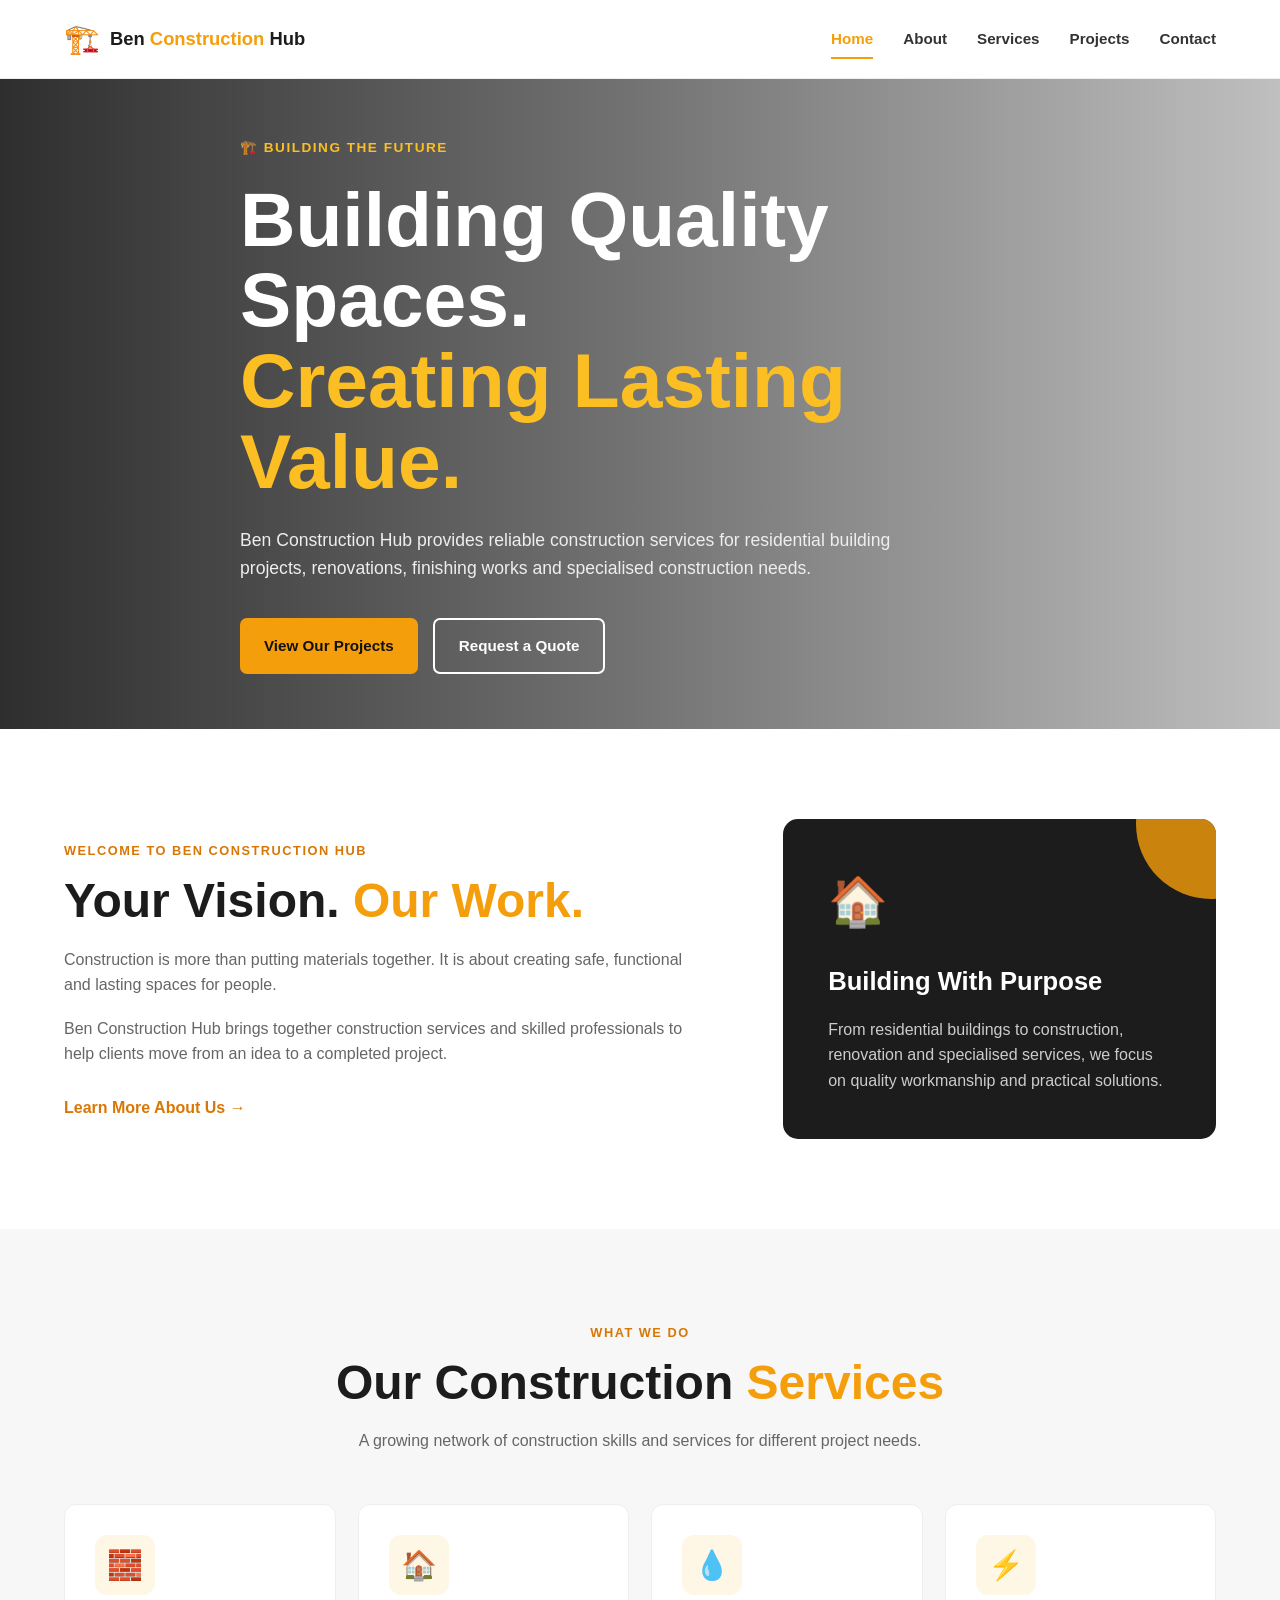
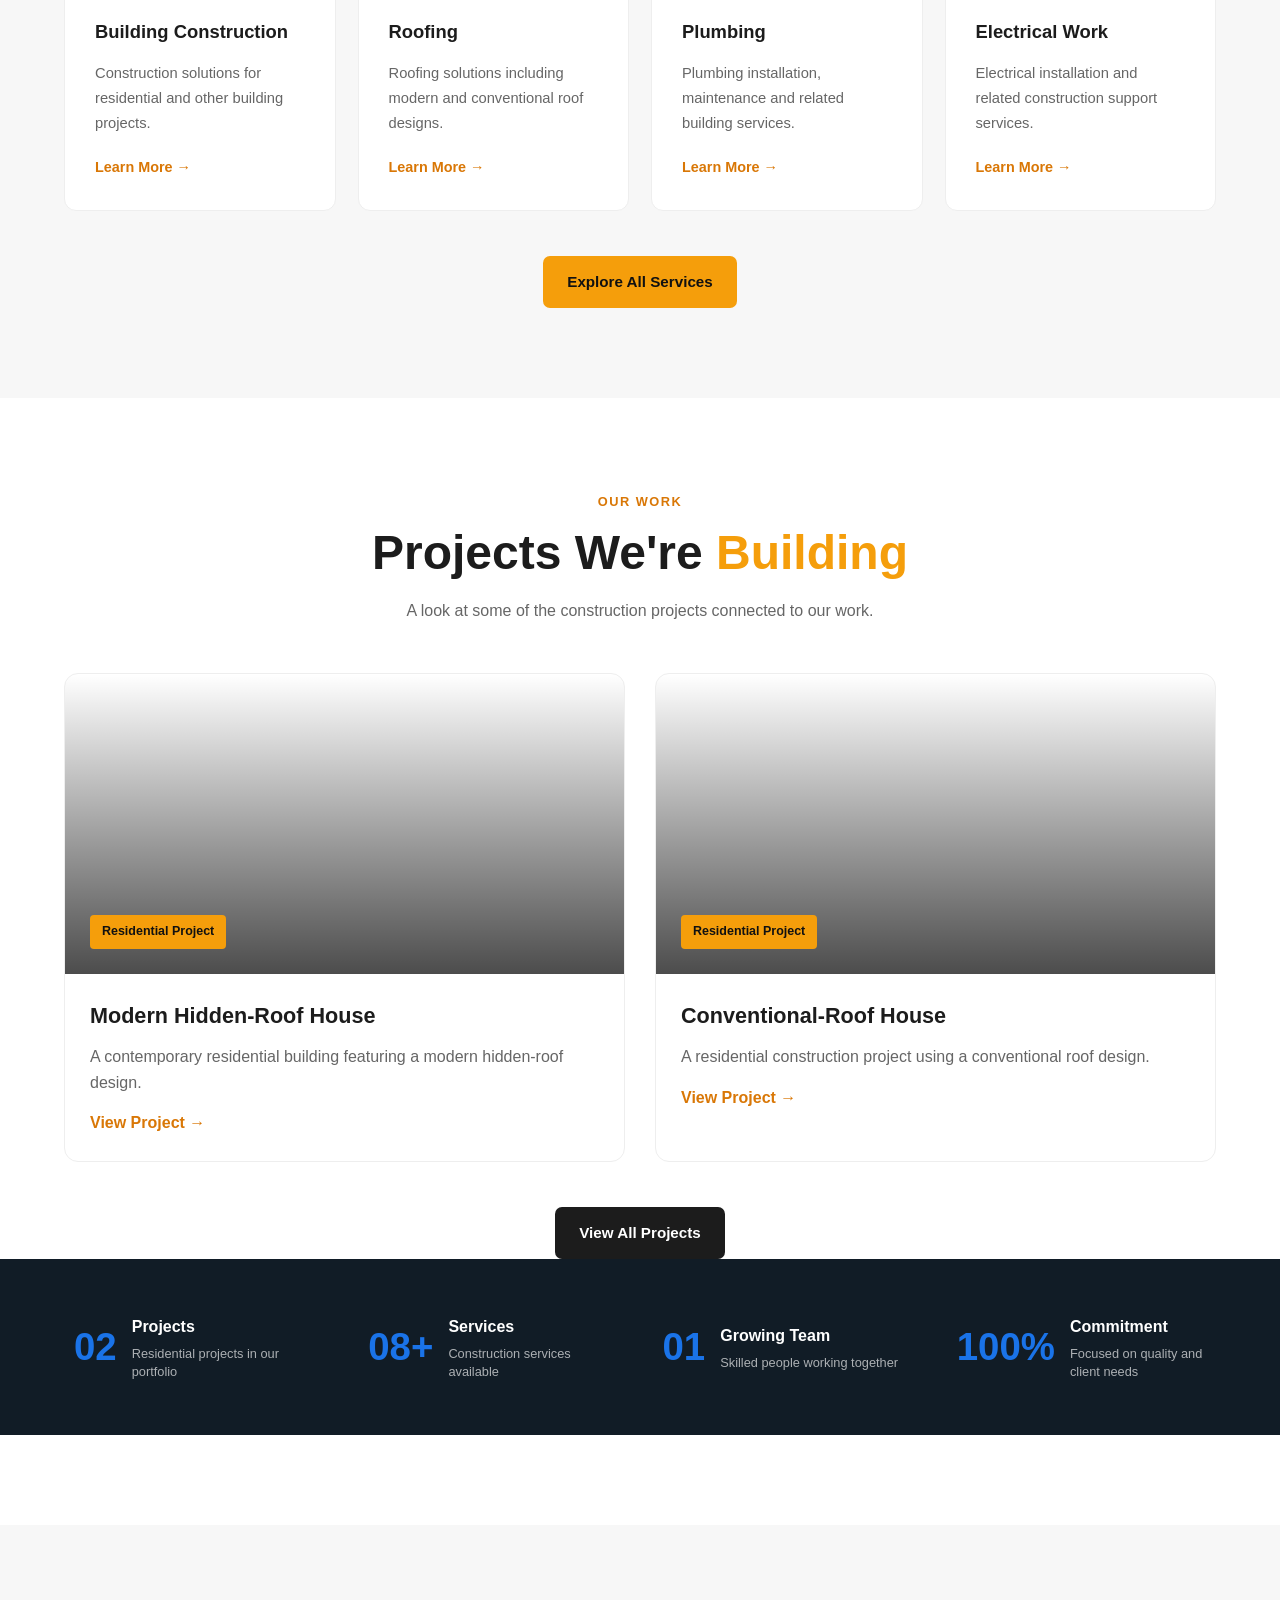
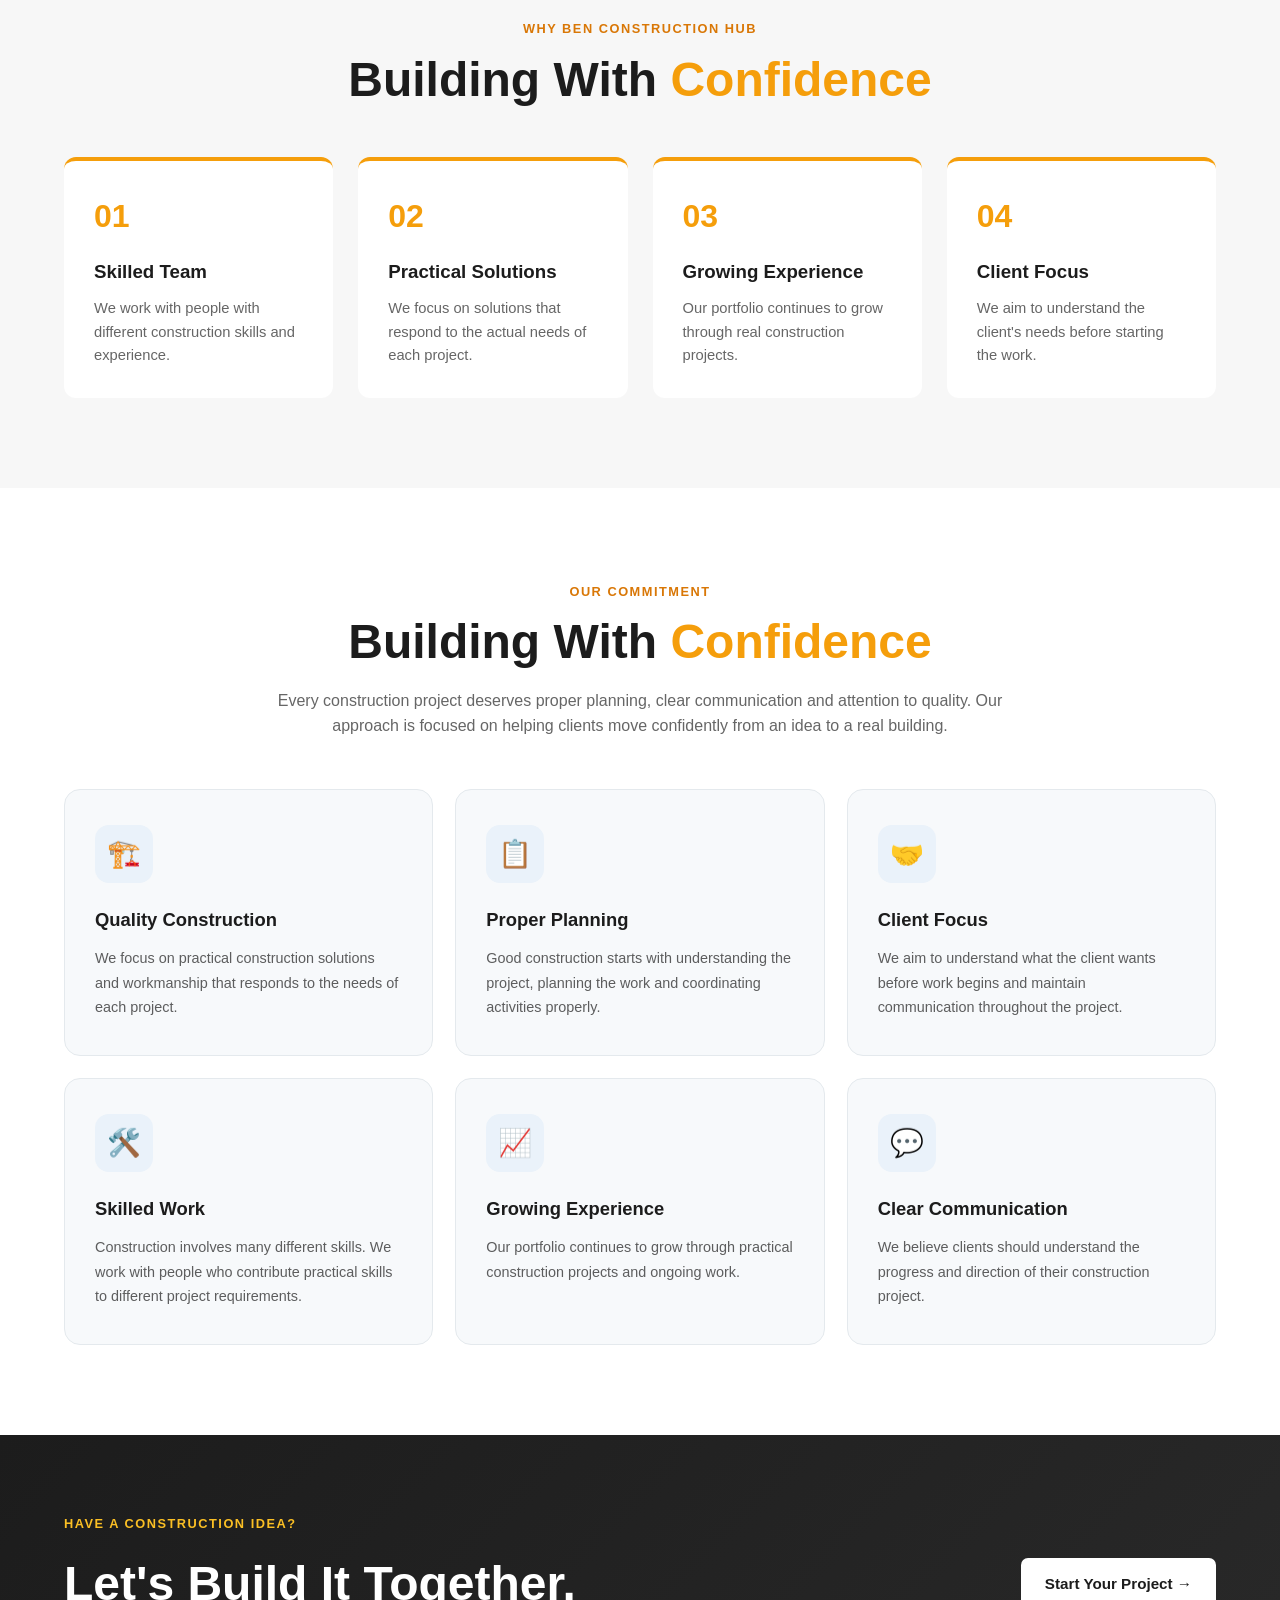
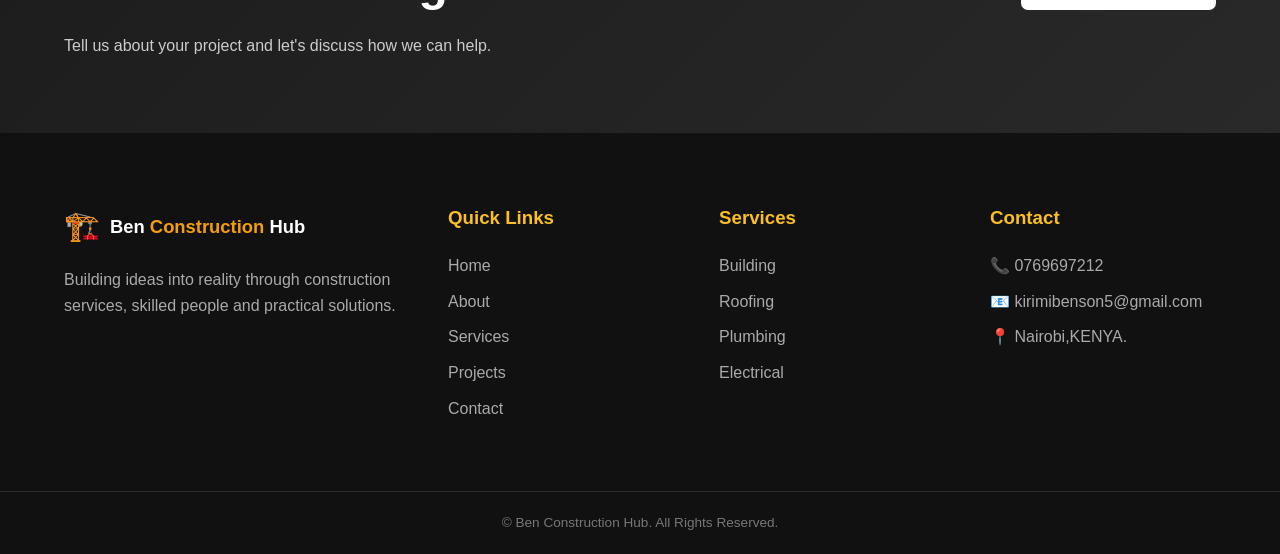
==== index.html @ fc4ba165 "Add files via upload" ====
<!DOCTYPE html>
<html lang="en">
<head>
    <meta charset="UTF-8">

    <meta name="viewport" content="width=device-width, initial-scale=1.0">

    <meta
        name="description"
        content="Ben Construction Hub - Building quality spaces with reliable construction services."
    >

    <title>Ben Construction Hub | Building Your Vision</title>

    <link rel="stylesheet" href="style.css">
    <link rel="stylesheet" href="about.html">
</head>

<body>

    <!-- ================= HEADER ================= -->

    <header class="header">

        <div class="container nav-container">

            <a href="index.html" class="logo">
                <span class="logo-icon">🏗️</span>
                <span>Ben <strong>Construction</strong> Hub</span>
            </a>

            <button class="menu-toggle" id="menuToggle">
                ☰
            </button>

            <nav class="navbar" id="navbar">

                <a href="index.html" class="active">Home</a>

                <a href="about.html">About</a>

                <a href="services.html">Services</a>

                <a href="projects.html">Projects</a>

                <a href="contact.html">Contact</a>

            </nav>

        </div>

    </header>


    <!-- ================= HERO SECTION ================= -->

    <main>

        <section class="hero">

            <div class="hero-overlay"></div>

            <div class="container hero-content">

                <span class="hero-label">
                    🏗️ BUILDING THE FUTURE
                </span>

                 <h1>
                        Building Quality Spaces.
                           <span>Creating Lasting Value.</span>
                                   </h1>
                
                    <p>
                  Ben Construction Hub provides reliable construction services
                         for residential building projects, renovations, finishing works
                        and specialised construction needs.

                </p>

                <div class="hero-buttons">
            <a href="projects.html" class="btn btn-primary">
                   View Our Projects
             </a>

           <a href="contact.html" class="btn btn-outline">
                  Request a Quote
               </a>
          </div>

            </div>

        </section>


        <!-- ================= INTRO SECTION ================= -->

        <section class="intro section">

            <div class="container intro-grid">

                <div class="intro-text">

                    <span class="section-label">
                        WELCOME TO BEN CONSTRUCTION HUB
                    </span>

                    <h2>
                        Your Vision.
                        <span>Our Work.</span>
                    </h2>

                    <p>
                        Construction is more than putting materials together.
                        It is about creating safe, functional and lasting
                        spaces for people.
                    </p>

                    <p>
                        Ben Construction Hub brings together construction
                        services and skilled professionals to help clients
                        move from an idea to a completed project.
                    </p>

                    <a href="about.html" class="text-link">
                        Learn More About Us →
                    </a>

                </div>


                <div class="intro-card">

                    <div class="intro-card-icon">
                        🏠
                    </div>

                    <h3>
                        Building With Purpose
                    </h3>

                    <p>
                        From residential buildings to construction,
                        renovation and specialised services, we focus on
                        quality workmanship and practical solutions.
                    </p>

                </div>

            </div>

        </section>


        <!-- ================= SERVICES PREVIEW ================= -->

        <section class="services-preview section">

            <div class="container">

                <div class="section-heading">

                    <span class="section-label">
                        WHAT WE DO
                    </span>

                    <h2>
                        Our Construction
                        <span>Services</span>
                    </h2>

                    <p>
                        A growing network of construction skills and
                        services for different project needs.
                    </p>

                </div>


                <div class="services-grid">


                    <article class="service-card">

                        <div class="service-icon">
                            🧱
                        </div>

                        <h3>
                            Building Construction
                        </h3>

                        <p>
                            Construction solutions for residential and
                            other building projects.
                        </p>

                        <a href="services.html">
                            Learn More →
                        </a>

                    </article>


                    <article class="service-card">

                        <div class="service-icon">
                            🏠
                        </div>

                        <h3>
                            Roofing
                        </h3>

                        <p>
                            Roofing solutions including modern and
                            conventional roof designs.
                        </p>

                        <a href="services.html">
                            Learn More →
                        </a>

                    </article>


                    <article class="service-card">

                        <div class="service-icon">
                            💧
                        </div>

                        <h3>
                            Plumbing
                        </h3>

                        <p>
                            Plumbing installation, maintenance and
                            related building services.
                        </p>

                        <a href="services.html">
                            Learn More →
                        </a>

                    </article>


                    <article class="service-card">

                        <div class="service-icon">
                            ⚡
                        </div>

                        <h3>
                            Electrical Work
                        </h3>

                        <p>
                            Electrical installation and related
                            construction support services.
                        </p>

                        <a href="services.html">
                            Learn More →
                        </a>

                    </article>


                </div>


                <div class="center-button">

                    <a href="services.html" class="btn btn-primary">
                        Explore All Services
                    </a>

                </div>

            </div>

        </section>


        <!-- ================= PROJECTS ================= -->

        <section class="projects-preview section">

            <div class="container">

                <div class="section-heading">

                    <span class="section-label">
                        OUR WORK
                    </span>

                    <h2>
                        Projects We're
                        <span>Building</span>
                    </h2>

                    <p>
                        A look at some of the construction projects
                        connected to our work.
                    </p>

                </div>


                <div class="projects-grid">


                    <article class="project-card">

                        <div class="project-image hidden-roof">

                            <div class="project-overlay">

                                <span>
                                    Residential Project
                                </span>

                            </div>

                        </div>

                        <div class="project-content">

                            <h3>
                                Modern Hidden-Roof House
                            </h3>

                            <p>
                                A contemporary residential building
                                featuring a modern hidden-roof design.
                            </p>

                            <a href="projects.html">
                                View Project →
                            </a>

                        </div>

                    </article>


                    <article class="project-card">

                        <div class="project-image normal-roof">

                            <div class="project-overlay">

                                <span>
                                    Residential Project
                                </span>

                            </div>

                        </div>

                        <div class="project-content">

                            <h3>
                                Conventional-Roof House
                            </h3>

                            <p>
                                A residential construction project using
                                a conventional roof design.
                            </p>

                            <a href="projects.html">
                                View Project →
                            </a>

                        </div>

                    </article>


                </div>


                <div class="center-button">

                    <a href="projects.html" class="btn btn-dark">
                        View All Projects
                    </a>

                </div>

            </div>
            <!-- COMPANY STATS -->
<section class="company-stats">
    <div class="container stats-grid">

        <div class="stat-item">
            <div class="stat-number">02</div>
            <div class="stat-text">
                <h3>Projects</h3>
                <p>Residential projects in our portfolio</p>
            </div>
        </div>

        <div class="stat-item">
            <div class="stat-number">08+</div>
            <div class="stat-text">
                <h3>Services</h3>
                <p>Construction services available</p>
            </div>
        </div>

        <div class="stat-item">
            <div class="stat-number">01</div>
            <div class="stat-text">
                <h3>Growing Team</h3>
                <p>Skilled people working together</p>
            </div>
        </div>

        <div class="stat-item">
            <div class="stat-number">100%</div>
            <div class="stat-text">
                <h3>Commitment</h3>
                <p>Focused on quality and client needs</p>
            </div>
        </div>

    </div>
</section>

        </section>


        <!-- ================= WHY US ================= -->

        <section class="why-us section">

            <div class="container">

                <div class="section-heading">

                    <span class="section-label">
                        WHY BEN CONSTRUCTION HUB
                    </span>

                    <h2>
                        Building With
                        <span>Confidence</span>
                    </h2>

                </div>


                <div class="why-grid">


                    <div class="why-item">

                        <div class="why-number">
                            01
                        </div>

                        <h3>
                            Skilled Team
                        </h3>

                        <p>
                            We work with people with different
                            construction skills and experience.
                        </p>

                    </div>


                    <div class="why-item">

                        <div class="why-number">
                            02
                        </div>

                        <h3>
                            Practical Solutions
                        </h3>

                        <p>
                            We focus on solutions that respond to the
                            actual needs of each project.
                        </p>

                    </div>


                    <div class="why-item">

                        <div class="why-number">
                            03
                        </div>

                        <h3>
                            Growing Experience
                        </h3>

                        <p>
                            Our portfolio continues to grow through
                            real construction projects.
                        </p>

                    </div>


                    <div class="why-item">

                        <div class="why-number">
                            04
                        </div>

                        <h3>
                            Client Focus
                        </h3>

                        <p>
                            We aim to understand the client's needs
                            before starting the work.
                        </p>

                    </div>


                </div>

            </div>

        </section>
        <!-- =====================================================
     TRUST & QUALITY SECTION
     ===================================================== -->

<section class="trust-section section">

    <div class="container">

        <div class="section-heading">

            <span class="section-label">
                OUR COMMITMENT
            </span>

            <h2>
                Building With <span>Confidence</span>
            </h2>

            <p>
                Every construction project deserves proper planning,
                clear communication and attention to quality.
                Our approach is focused on helping clients move
                confidently from an idea to a real building.
            </p>

        </div>


        <div class="trust-grid">

            <!-- TRUST 1 -->

            <article class="trust-card">

                <div class="trust-icon">
                    🏗️
                </div>

                <h3>
                    Quality Construction
                </h3>

                <p>
                    We focus on practical construction solutions
                    and workmanship that responds to the needs
                    of each project.
                </p>

            </article>


            <!-- TRUST 2 -->

            <article class="trust-card">

                <div class="trust-icon">
                    📋
                </div>

                <h3>
                    Proper Planning
                </h3>

                <p>
                    Good construction starts with understanding
                    the project, planning the work and coordinating
                    activities properly.
                </p>

            </article>


            <!-- TRUST 3 -->

            <article class="trust-card">

                <div class="trust-icon">
                    🤝
                </div>

                <h3>
                    Client Focus
                </h3>

                <p>
                    We aim to understand what the client wants
                    before work begins and maintain communication
                    throughout the project.
                </p>

            </article>


            <!-- TRUST 4 -->

            <article class="trust-card">

                <div class="trust-icon">
                    🛠️
                </div>

                <h3>
                    Skilled Work
                </h3>

                <p>
                    Construction involves many different skills.
                    We work with people who contribute practical
                    skills to different project requirements.
                </p>

            </article>


            <!-- TRUST 5 -->

            <article class="trust-card">

                <div class="trust-icon">
                    📈
                </div>

                <h3>
                    Growing Experience
                </h3>

                <p>
                    Our portfolio continues to grow through
                    practical construction projects and
                    ongoing work.
                </p>

            </article>


            <!-- TRUST 6 -->

            <article class="trust-card">

                <div class="trust-icon">
                    💬
                </div>

                <h3>
                    Clear Communication
                </h3>

                <p>
                    We believe clients should understand the
                    progress and direction of their construction
                    project.
                </p>

            </article>

        </div>

    </div>

</section>


        <!-- ================= CALL TO ACTION ================= -->

        <section class="cta">

            <div class="container cta-content">

                <div>

                    <span class="section-label">
                        HAVE A CONSTRUCTION IDEA?
                    </span>

                    <h2>
                        Let's Build It Together.
                    </h2>

                    <p>
                        Tell us about your project and let's discuss
                        how we can help.
                    </p>

                </div>


                <a href="contact.html" class="btn btn-light">
                    Start Your Project →
                </a>

            </div>

        </section>

    </main>


    <!-- ================= FOOTER ================= -->

    <footer class="footer">

        <div class="container footer-grid">


            <div class="footer-brand">

                <a href="index.html" class="logo footer-logo">

                    <span class="logo-icon">
                        🏗️
                    </span>

                    <span>
                        Ben <strong>Construction</strong> Hub
                    </span>

                </a>

                <p>
                    Building ideas into reality through construction
                    services, skilled people and practical solutions.
                </p>

            </div>


            <div class="footer-column">

                <h3>
                    Quick Links
                </h3>

                <a href="index.html">Home</a>

                <a href="about.html">About</a>

                <a href="services.html">Services</a>

                <a href="projects.html">Projects</a>

                <a href="contact.html">Contact</a>

            </div>


            <div class="footer-column">

                <h3>
                    Services
                </h3>

                <a href="services.html">
                    Building
                </a>

                <a href="services.html">
                    Roofing
                </a>

                <a href="services.html">
                    Plumbing
                </a>

                <a href="services.html">
                    Electrical
                </a>

            </div>


            <div class="footer-column">

                <h3>
                    Contact
                </h3>

                <p>
                    📞 0769697212
                </p>

                <p>
                    📧 kirimibenson5@gmail.com
                </p>

                <p>
                    📍 Nairobi,KENYA.
                </p>

            </div>


        </div>


        <div class="footer-bottom">

            <div class="container">

                <p>
                    © <span id="year"></span>
                    Ben Construction Hub.
                    All Rights Reserved.
                </p>

            </div>

        </div>

    </footer>


    <script src="script.js"></script>

</body>
</html>
---- style.css ----
/* =========================================================
   BEN CONSTRUCTION HUB
   MAIN STYLESHEET
   ========================================================= */


/* =========================================================
   1. RESET & GLOBAL STYLES
   ========================================================= */

* {
    margin: 0;
    padding: 0;
    box-sizing: border-box;
}

html {
    scroll-behavior: smooth;
}

body {
    font-family: Arial, Helvetica, sans-serif;
    color: #1c1c1c;
    background: #ffffff;
    line-height: 1.6;
}

img {
    max-width: 100%;
    display: block;
}

a {
    text-decoration: none;
    color: inherit;
}

button {
    font-family: inherit;
}

.container {
    width: 90%;
    max-width: 1200px;
    margin: auto;
}

.section {
    padding: 90px 0;
}


/* =========================================================
   2. HEADER / NAVIGATION
   ========================================================= */

.header {
    position: sticky;
    top: 0;
    z-index: 1000;
    background: #ffffff;
    border-bottom: 1px solid #eeeeee;
}

.nav-container {
    min-height: 78px;
    display: flex;
    align-items: center;
    justify-content: space-between;
    gap: 30px;
}


/* LOGO */

.logo {
    display: flex;
    align-items: center;
    gap: 10px;
    font-size: 1.15rem;
    font-weight: 700;
    white-space: nowrap;
}

.logo strong {
    color: #f59e0b;
}

.logo-icon {
    font-size: 1.8rem;
}


/* NAVIGATION */

.navbar {
    display: flex;
    align-items: center;
    gap: 30px;
}

.navbar a {
    position: relative;
    font-size: 0.95rem;
    font-weight: 600;
    color: #333333;
    padding: 8px 0;
    transition: 0.3s ease;
}

.navbar a:hover,
.navbar a.active {
    color: #f59e0b;
}

.navbar a::after {
    content: "";
    position: absolute;
    left: 0;
    bottom: 0;
    width: 0;
    height: 2px;
    background: #f59e0b;
    transition: 0.3s ease;
}

.navbar a:hover::after,
.navbar a.active::after {
    width: 100%;
}


/* MOBILE MENU BUTTON */

.menu-toggle {
    display: none;
    border: none;
    background: #1c1c1c;
    color: #ffffff;
    width: 44px;
    height: 44px;
    border-radius: 8px;
    font-size: 1.4rem;
    cursor: pointer;
}


/* =========================================================
   3. HERO SECTION
   ========================================================= */

.hero {
    min-height: 650px;
    position: relative;

    background-image:
        url("https://images.unsplash.com/photo-1503387762-592deb58ef4e?auto=format&fit=crop&w=1800&q=85");

    background-size: cover;
    background-position: center;

    display: flex;
    align-items: center;
}

.hero-overlay {
    position: absolute;
    inset: 0;

    background:
        linear-gradient(
            90deg,
            rgba(0, 0, 0, 0.82),
            rgba(0, 0, 0, 0.55),
            rgba(0, 0, 0, 0.25)
        );
}

.hero-content {
    position: relative;
    z-index: 2;
    color: #ffffff;
    max-width: 800px;
}

.hero-label {
    display: inline-block;
    margin-bottom: 20px;
    color: #fbbf24;
    font-weight: 700;
    letter-spacing: 1.5px;
    font-size: 0.85rem;
}

.hero h1 {
    font-size: clamp(2.6rem, 6vw, 5rem);
    line-height: 1.05;
    margin-bottom: 25px;
    max-width: 800px;
}

.hero h1 span {
    color: #fbbf24;
    display: block;
}

.hero p {
    max-width: 680px;
    font-size: 1.1rem;
    color: #eeeeee;
    margin-bottom: 35px;
}

.hero-buttons {
    display: flex;
    gap: 15px;
    flex-wrap: wrap;
}


/* =========================================================
   4. BUTTONS
   ========================================================= */

.btn {
    display: inline-flex;
    align-items: center;
    justify-content: center;

    padding: 14px 24px;

    border-radius: 7px;

    font-weight: 700;
    font-size: 0.95rem;

    transition: 0.3s ease;

    cursor: pointer;
}

.btn-primary {
    background: #f59e0b;
    color: #111111;
}

.btn-primary:hover {
    background: #fbbf24;
    transform: translateY(-3px);
}

.btn-outline {
    border: 2px solid #ffffff;
    color: #ffffff;
}

.btn-outline:hover {
    background: #ffffff;
    color: #111111;
    transform: translateY(-3px);
}

.btn-dark {
    background: #1c1c1c;
    color: #ffffff;
}

.btn-dark:hover {
    background: #333333;
    transform: translateY(-3px);
}

.btn-light {
    background: #ffffff;
    color: #1c1c1c;
}

.btn-light:hover {
    background: #f59e0b;
    transform: translateY(-3px);
}


/* =========================================================
   5. SECTION HEADINGS
   ========================================================= */

.section-heading {
    max-width: 720px;
    margin: 0 auto 50px;
    text-align: center;
}

.section-label {
    display: inline-block;
    color: #d97706;
    font-size: 0.8rem;
    font-weight: 800;
    letter-spacing: 1.5px;
    margin-bottom: 12px;
}

.section-heading h2,
.intro-text h2 {
    font-size: clamp(2rem, 4vw, 3rem);
    line-height: 1.15;
    margin-bottom: 18px;
}

.section-heading h2 span,
.intro-text h2 span {
    color: #f59e0b;
}

.section-heading p {
    color: #666666;
}


/* =========================================================
   6. INTRODUCTION
   ========================================================= */

.intro {
    background: #ffffff;
}

.intro-grid {
    display: grid;
    grid-template-columns: 1.2fr 0.8fr;
    gap: 70px;
    align-items: center;
}

.intro-text p {
    color: #666666;
    margin-bottom: 18px;
}

.text-link {
    display: inline-block;
    margin-top: 10px;
    color: #d97706;
    font-weight: 700;
}

.text-link:hover {
    color: #92400e;
}

.intro-card {
    background: #1c1c1c;
    color: #ffffff;
    padding: 45px;
    border-radius: 15px;
    position: relative;
    overflow: hidden;
}

.intro-card::before {
    content: "";
    position: absolute;
    width: 150px;
    height: 150px;
    background: #f59e0b;
    border-radius: 50%;
    top: -70px;
    right: -70px;
    opacity: 0.8;
}

.intro-card-icon {
    font-size: 3rem;
    margin-bottom: 20px;
    position: relative;
}

.intro-card h3 {
    font-size: 1.6rem;
    margin-bottom: 15px;
    position: relative;
}

.intro-card p {
    color: #cccccc;
    position: relative;
}


/* =========================================================
   7. SERVICES
   ========================================================= */

.services-preview {
    background: #f7f7f7;
}

.services-grid {
    display: grid;
    grid-template-columns: repeat(4, 1fr);
    gap: 22px;
}

.service-card {
    background: #ffffff;
    padding: 30px;
    border: 1px solid #eeeeee;
    border-radius: 12px;

    transition:
        transform 0.3s ease,
        box-shadow 0.3s ease;
}

.service-card:hover {
    transform: translateY(-8px);
    box-shadow: 0 15px 35px rgba(0, 0, 0, 0.08);
}

.service-icon {
    width: 60px;
    height: 60px;

    display: flex;
    align-items: center;
    justify-content: center;

    background: #fff7e6;
    border-radius: 12px;

    font-size: 1.8rem;
    margin-bottom: 22px;
}

.service-card h3 {
    font-size: 1.15rem;
    margin-bottom: 12px;
}

.service-card p {
    color: #666666;
    font-size: 0.92rem;
    margin-bottom: 18px;
}

.service-card a {
    color: #d97706;
    font-weight: 700;
    font-size: 0.9rem;
}

.service-card a:hover {
    color: #92400e;
}

.center-button {
    text-align: center;
    margin-top: 45px;
}


/* =========================================================
   8. PROJECTS
   ========================================================= */

.projects-preview {
    background: #ffffff;
}

.projects-grid {
    display: grid;
    grid-template-columns: repeat(2, 1fr);
    gap: 30px;
}

.project-card {
    background: #ffffff;
    border-radius: 14px;
    overflow: hidden;
    border: 1px solid #eeeeee;

    transition:
        transform 0.3s ease,
        box-shadow 0.3s ease;
}

.project-card:hover {
    transform: translateY(-8px);
    box-shadow: 0 15px 35px rgba(0, 0, 0, 0.1);
}

.project-image {
    height: 300px;
    background-size: cover;
    background-position: center;

    position: relative;
}

.hidden-roof {
    background-image:
        url("https://images.unsplash.com/photo-1600585154340-be6161a56a0c?auto=format&fit=crop&w=1200&q=85");
}

.normal-roof {
    background-image:
        url("https://images.unsplash.com/photo-1600566753086-00f18fb6b3ea?auto=format&fit=crop&w=1200&q=85");
}

.project-overlay {
    position: absolute;
    inset: 0;

    background: linear-gradient(
        to top,
        rgba(0, 0, 0, 0.7),
        transparent
    );

    display: flex;
    align-items: flex-end;

    padding: 25px;

    color: #ffffff;
}

.project-overlay span {
    background: #f59e0b;
    color: #111111;
    padding: 7px 12px;
    border-radius: 4px;
    font-size: 0.78rem;
    font-weight: 700;
}

.project-content {
    padding: 25px;
}

.project-content h3 {
    font-size: 1.35rem;
    margin-bottom: 10px;
}

.project-content p {
    color: #666666;
    margin-bottom: 15px;
}

.project-content a {
    color: #d97706;
    font-weight: 700;
}


/* =========================================================
   9. WHY US
   ========================================================= */

.why-us {
    background: #f7f7f7;
}

.why-grid {
    display: grid;
    grid-template-columns: repeat(4, 1fr);
    gap: 25px;
}

.why-item {
    background: #ffffff;
    padding: 30px;
    border-radius: 12px;
    border-top: 4px solid #f59e0b;
}

.why-number {
    font-size: 2rem;
    font-weight: 800;
    color: #f59e0b;
    margin-bottom: 15px;
}

.why-item h3 {
    margin-bottom: 10px;
}

.why-item p {
    color: #666666;
    font-size: 0.92rem;
}


/* =========================================================
   10. CALL TO ACTION
   ========================================================= */

.cta {
    background:
        linear-gradient(
            135deg,
            #1c1c1c,
            #292929
        );

    color: #ffffff;

    padding: 75px 0;
}

.cta-content {
    display: flex;
    align-items: center;
    justify-content: space-between;
    gap: 30px;
}

.cta .section-label {
    color: #fbbf24;
}

.cta h2 {
    font-size: clamp(2rem, 4vw, 3rem);
    margin-bottom: 10px;
}

.cta p {
    color: #cccccc;
}


/* =========================================================
   11. FOOTER
   ========================================================= */

.footer {
    background: #111111;
    color: #ffffff;
}

.footer-grid {
    padding: 70px 0;
    display: grid;
    grid-template-columns: 1.5fr 1fr 1fr 1fr;
    gap: 45px;
}

.footer-brand p {
    color: #aaaaaa;
    margin-top: 18px;
    max-width: 350px;
}

.footer-logo {
    color: #ffffff;
}

.footer-column {
    display: flex;
    flex-direction: column;
    gap: 10px;
}

.footer-column h3 {
    color: #fbbf24;
    margin-bottom: 10px;
}

.footer-column a {
    color: #aaaaaa;
    transition: 0.3s ease;
}

.footer-column a:hover {
    color: #ffffff;
    padding-left: 5px;
}

.footer-column p {
    color: #aaaaaa;
}

.footer-bottom {
    border-top: 1px solid #2b2b2b;
    padding: 20px 0;
}

.footer-bottom p {
    text-align: center;
    color: #777777;
    font-size: 0.85rem;
}


/* =========================================================
   12. RESPONSIVE DESIGN — TABLETS
   ========================================================= */

@media (max-width: 1000px) {

    .services-grid {
        grid-template-columns: repeat(2, 1fr);
    }

    .why-grid {
        grid-template-columns: repeat(2, 1fr);
    }

    .footer-grid {
        grid-template-columns: repeat(2, 1fr);
    }

    .intro-grid {
        grid-template-columns: 1fr;
        gap: 40px;
    }
}


/* =========================================================
   13. RESPONSIVE DESIGN — MOBILE
   ========================================================= */

@media (max-width: 700px) {

    .section {
        padding: 65px 0;
    }


    /* MOBILE NAVIGATION */

    .menu-toggle {
        display: block;
    }

    .navbar {
        position: absolute;
        top: 78px;
        left: 0;

        width: 100%;

        background: #ffffff;

        display: none;

        flex-direction: column;
        align-items: flex-start;

        padding: 20px 5%;

        border-bottom: 1px solid #eeeeee;

        box-shadow: 0 10px 20px rgba(0, 0, 0, 0.08);
    }

    .navbar.show {
        display: flex;
    }

    .navbar a {
        width: 100%;
        padding: 12px 0;
    }


    /* HERO */

    .hero {
        min-height: 600px;
    }

    .hero h1 {
        font-size: 2.7rem;
    }

    .hero p {
        font-size: 1rem;
    }

    .hero-buttons {
        flex-direction: column;
        align-items: stretch;
    }

    .hero-buttons .btn {
        width: 100%;
    }


    /* SERVICES */

    .services-grid {
        grid-template-columns: 1fr;
    }


    /* PROJECTS */

    .projects-grid {
        grid-template-columns: 1fr;
    }

    .project-image {
        height: 250px;
    }


    /* WHY */

    .why-grid {
        grid-template-columns: 1fr;
    }


    /* CTA */

    .cta-content {
        flex-direction: column;
        align-items: flex-start;
    }


    /* FOOTER */

    .footer-grid {
        grid-template-columns: 1fr;
        gap: 35px;
    }


    /* LOGO */

    .logo {
        font-size: 0.95rem;
    }

    .logo-icon {
        font-size: 1.5rem;
    }

}


/* =========================================================
   14. SMALL PHONES
   ========================================================= */

@media (max-width: 400px) {

    .container {
        width: 92%;
    }

    .hero h1 {
        font-size: 2.25rem;
    }

    .intro-card {
        padding: 30px;
    }

    .project-image {
        height: 220px;
    }

}
/* =========================================================
   SCROLL ANIMATION
   ========================================================= */

.animate-on-scroll {
    opacity: 0;
    transform: translateY(30px);
    transition: opacity 0.7s ease, transform 0.7s ease;
}

.animate-on-scroll.visible {
    opacity: 1;
    transform: translateY(0);
}
/* =========================================================
   INNER PAGE HERO
   ========================================================= */

.page-hero {
    min-height: 420px;
    display: flex;
    align-items: center;
    position: relative;

    background:
        linear-gradient(
            rgba(10, 25, 41, 0.82),
            rgba(10, 25, 41, 0.82)
        ),
        url("https://images.unsplash.com/photo-1503387762-592deb58ef4e?auto=format&fit=crop&w=1800&q=85");

    background-size: cover;
    background-position: center;
}

.page-hero-content {
    padding: 80px 20px;
    color: white;
}

.page-hero h1 {
    font-size: clamp(2.5rem, 6vw, 4.5rem);
    line-height: 1.05;
    margin: 20px 0;
    max-width: 850px;
}

.page-hero p {
    max-width: 650px;
    font-size: 1.15rem;
    line-height: 1.8;
    color: rgba(255, 255, 255, 0.88);
}


/* =========================================================
   ABOUT PAGE RESPONSIVENESS
   ========================================================= */

@media (max-width: 700px) {

    .page-hero {
        min-height: 350px;
    }

    .page-hero-content {
        padding: 70px 20px;
    }

    .page-hero h1 {
        font-size: 2.6rem;
    }

    .page-hero p {
        font-size: 1rem;
    }

}
/* =========================================================
   SERVICES PAGE
   ========================================================= */

.service-card {
    position: relative;
    overflow: hidden;
}

.service-number {
    display: block;

    margin-bottom: 12px;

    font-size: 0.75rem;
    font-weight: 800;

    letter-spacing: 2px;

    opacity: 0.55;
}

.service-card h3 {
    margin-bottom: 15px;
}

.service-card p {
    line-height: 1.7;
}

.service-list {
    list-style: none;

    margin: 20px 0 0;
    padding: 0;

    border-top: 1px solid rgba(0, 0, 0, 0.08);
    padding-top: 15px;
}

.service-list li {
    position: relative;

    padding-left: 22px;
    margin-bottom: 9px;

    font-size: 0.9rem;
    line-height: 1.5;
}

.service-list li::before {
    content: "✓";

    position: absolute;
    left: 0;
    top: 0;

    font-weight: 800;
}
/* =========================================================
   PROJECTS PAGE
   ========================================================= */

.project-feature {
    display: grid;
    grid-template-columns: 1fr 1fr;

    min-height: 520px;

    margin-bottom: 70px;

    background: #ffffff;

    border-radius: 18px;

    overflow: hidden;

    box-shadow: 0 15px 45px rgba(0, 0, 0, 0.08);
}

.project-feature.reverse {
    direction: rtl;
}

.project-feature.reverse > * {
    direction: ltr;
}

.project-feature-image {
    min-height: 520px;

    position: relative;

    background-size: cover;
    background-position: center;
    background-repeat: no-repeat;
}

.project-feature-image.hidden-roof {
    background-image:
        linear-gradient(
            rgba(0, 0, 0, 0.12),
            rgba(0, 0, 0, 0.12)
        ),
        url("https://images.unsplash.com/photo-1600585154340-be6161a56a0c?auto=format&fit=crop&w=1200&q=85");
}

.project-feature-image.normal-roof {
    background-image:
        linear-gradient(
            rgba(0, 0, 0, 0.12),
            rgba(0, 0, 0, 0.12)
        ),
        url("https://images.unsplash.com/photo-1600566753086-00f18fb6b3ea?auto=format&fit=crop&w=1200&q=85");
}

.project-image-label {
    position: absolute;

    top: 25px;
    left: 25px;

    padding: 10px 16px;

    background: #ffffff;

    font-size: 0.75rem;
    font-weight: 800;

    letter-spacing: 1.5px;

    border-radius: 30px;
}

.project-feature-content {
    display: flex;
    flex-direction: column;
    justify-content: center;

    padding: 60px;
}

.project-feature-content h2 {
    margin: 15px 0 20px;

    font-size: clamp(2rem, 4vw, 3rem);

    line-height: 1.1;
}

.project-feature-content p {
    margin-bottom: 18px;

    line-height: 1.8;
}

.project-details {
    display: grid;

    grid-template-columns: repeat(3, 1fr);

    gap: 15px;

    margin-top: 25px;

    padding-top: 25px;

    border-top: 1px solid rgba(0, 0, 0, 0.1);
}

.project-details div {
    display: flex;
    flex-direction: column;

    gap: 6px;
}

.project-details strong {
    font-size: 0.75rem;

    text-transform: uppercase;

    letter-spacing: 1px;

    opacity: 0.6;
}

.project-details span {
    font-size: 0.9rem;

    font-weight: 600;
}


/* =========================================================
   PROJECT GALLERY
   ========================================================= */

.gallery-grid {
    display: grid;

    grid-template-columns: repeat(3, 1fr);

    gap: 20px;
}

.gallery-item {
    min-height: 250px;

    border-radius: 16px;

    overflow: hidden;

    background: #eef2f5;
}

.gallery-placeholder {
    height: 100%;

    min-height: 250px;

    display: flex;
    flex-direction: column;

    align-items: center;
    justify-content: center;

    text-align: center;

    padding: 30px;

    background:
        linear-gradient(
            135deg,
            #eef2f5,
            #dce4e9
        );
}

.gallery-placeholder span {
    font-size: 3rem;

    margin-bottom: 12px;
}

.gallery-placeholder p {
    margin: 0;

    font-weight: 700;

    opacity: 0.6;
}


/* =========================================================
   PROJECTS RESPONSIVE
   ========================================================= */

@media (max-width: 900px) {

    .project-feature {
        grid-template-columns: 1fr;
    }

    .project-feature.reverse {
        direction: ltr;
    }

    .project-feature-image {
        min-height: 400px;
    }

    .project-feature-content {
        padding: 45px 30px;
    }

    .gallery-grid {
        grid-template-columns: repeat(2, 1fr);
    }

}


@media (max-width: 600px) {

    .project-feature {
        margin-bottom: 45px;

        border-radius: 12px;
    }

    .project-feature-image {
        min-height: 300px;
    }

    .project-feature-content {
        padding: 35px 22px;
    }

    .project-feature-content h2 {
        font-size: 2rem;
    }

    .project-details {
        grid-template-columns: 1fr;

        gap: 18px;
    }

    .gallery-grid {
        grid-template-columns: 1fr;
    }

    .gallery-item,
    .gallery-placeholder {
        min-height: 220px;
    }

}
/* =========================================================
   CONTACT PAGE
   ========================================================= */

.contact-grid {
    display: grid;

    grid-template-columns: 0.85fr 1.15fr;

    gap: 70px;

    align-items: start;
}

.contact-info {
    padding-top: 10px;
}

.contact-info h2 {
    font-size: clamp(2rem, 4vw, 3rem);

    line-height: 1.1;

    margin: 15px 0 25px;
}

.contact-info h2 span {
    display: inline;
}

.contact-info > p {
    line-height: 1.8;

    margin-bottom: 35px;

    max-width: 550px;
}

.contact-item {
    display: flex;

    align-items: center;

    gap: 18px;

    margin-bottom: 22px;
}

.contact-icon {
    width: 52px;
    height: 52px;

    display: flex;

    align-items: center;
    justify-content: center;

    flex-shrink: 0;

    border-radius: 12px;

    background: #eef4f8;

    font-size: 1.35rem;
}

.contact-item h3 {
    margin: 0 0 4px;

    font-size: 1rem;
}

.contact-item p {
    margin: 0;

    font-size: 0.9rem;

    opacity: 0.7;
}

.contact-whatsapp {
    display: inline-flex;

    align-items: center;

    gap: 10px;

    margin-top: 15px;

    padding: 14px 20px;

    border-radius: 8px;

    text-decoration: none;

    font-weight: 700;

    background: #25d366;

    color: white;

    transition: transform 0.3s ease,
                box-shadow 0.3s ease;
}

.contact-whatsapp:hover {
    transform: translateY(-3px);

    box-shadow: 0 10px 25px rgba(0, 0, 0, 0.15);
}


/* =========================================================
   CONTACT FORM
   ========================================================= */

.contact-form-container {
    padding: 40px;

    background: #ffffff;

    border-radius: 18px;

    box-shadow: 0 15px 45px rgba(0, 0, 0, 0.08);
}

.form-heading {
    margin-bottom: 30px;
}

.form-heading h2 {
    margin: 12px 0;

    font-size: 2rem;

    line-height: 1.2;
}

.form-heading p {
    line-height: 1.7;

    opacity: 0.7;
}

.form-group {
    margin-bottom: 20px;
}

.form-group label {
    display: block;

    margin-bottom: 8px;

    font-size: 0.9rem;

    font-weight: 700;
}

.form-group input,
.form-group select,
.form-group textarea {
    width: 100%;

    padding: 14px 16px;

    border: 1px solid #d9e0e5;

    border-radius: 8px;

    background: #ffffff;

    font-family: inherit;

    font-size: 0.95rem;

    outline: none;

    transition: border-color 0.3s ease,
                box-shadow 0.3s ease;
}

.form-group textarea {
    resize: vertical;

    min-height: 150px;
}

.form-group input:focus,
.form-group select:focus,
.form-group textarea:focus {
    border-color: #1a73e8;

    box-shadow: 0 0 0 3px rgba(26, 115, 232, 0.1);
}

.form-submit {
    width: 100%;

    border: none;

    cursor: pointer;

    font-family: inherit;

    font-size: 0.95rem;
}

.form-message {
    display: none;

    margin-top: 20px;

    padding: 15px;

    border-radius: 8px;

    font-size: 0.9rem;

    line-height: 1.6;
}

.form-message.show {
    display: block;

    background: #eaf7ee;

    border: 1px solid #b8dfc4;

    color: #236b36;
}


/* =========================================================
   CONTACT RESPONSIVE
   ========================================================= */

@media (max-width: 900px) {

    .contact-grid {
        grid-template-columns: 1fr;

        gap: 50px;
    }

}

@media (max-width: 600px) {

    .contact-form-container {
        padding: 25px 20px;

        border-radius: 12px;
    }

    .form-heading h2 {
        font-size: 1.7rem;
    }

    .contact-item {
        align-items: flex-start;
    }

}
/* =========================================================
   COMPANY STATS
   ========================================================= */

.company-stats {
    padding: 45px 0;
    background: #111c26;
    color: #ffffff;
}

.stats-grid {
    display: grid;
    grid-template-columns: repeat(4, 1fr);
    gap: 25px;
}

.stat-item {
    display: flex;
    align-items: center;
    gap: 15px;
    padding: 10px;
}

.stat-number {
    font-size: 2.4rem;
    font-weight: 800;
    line-height: 1;
    color: #1a73e8;
}

.stat-text h3 {
    margin: 0 0 5px;
    color: #ffffff;
    font-size: 1rem;
}

.stat-text p {
    margin: 0;
    font-size: 0.8rem;
    line-height: 1.4;
    color: rgba(255, 255, 255, 0.65);
}

@media (max-width: 900px) {
    .stats-grid {
        grid-template-columns: repeat(2, 1fr);
    }
}

@media (max-width: 500px) {
    .stats-grid {
        grid-template-columns: 1fr;
    }

    .stat-item {
        justify-content: center;
    }
}
/* =========================================================
   ONGOING PROJECTS - FOLDER STYLE
   ========================================================= */

.ongoing-projects {
    background: #f7f9fb;
}


/* FOLDER */

.project-folder {
    position: relative;
    display: flex;
    align-items: center;
    gap: 25px;
    padding: 30px;
    margin-top: 45px;
    background: #ffffff;
    border-radius: 14px;
    border: 1px solid #e1e7eb;
    cursor: pointer;
    transition:
        transform 0.3s ease,
        box-shadow 0.3s ease,
        border-color 0.3s ease;
}

.project-folder:hover {
    transform: translateY(-5px);
    box-shadow: 0 15px 40px rgba(0, 0, 0, 0.10);
    border-color: #1a73e8;
}


/* FOLDER ICON */

.folder-icon {
    width: 75px;
    height: 60px;
    display: flex;
    align-items: center;
    justify-content: center;
    flex-shrink: 0;
    font-size: 2.8rem;
}


/* FOLDER INFORMATION */

.folder-info {
    flex: 1;
}

.folder-status {
    display: inline-block;
    margin-bottom: 8px;
    font-size: 0.72rem;
    font-weight: 800;
    letter-spacing: 1.5px;
}

.folder-info h3 {
    margin: 0 0 7px;
    font-size: 1.35rem;
}

.folder-info p {
    margin: 0;
    font-size: 0.9rem;
    opacity: 0.65;
}


/* ARROW */

.folder-arrow {
    width: 45px;
    height: 45px;
    display: flex;
    align-items: center;
    justify-content: center;
    border-radius: 50%;
    background: #eef4f8;
    font-size: 1.3rem;
    transition: transform 0.3s ease;
}


/* OPEN PROJECT */

.project-folder.open .folder-arrow {
    transform: rotate(90deg);
}


/* PROJECT CONTENT */

.ongoing-project-content {
    display: none;
    margin-top: 25px;
    padding: 40px;
    background: #ffffff;
    border-radius: 16px;
    box-shadow: 0 12px 40px rgba(0, 0, 0, 0.07);
}

.ongoing-project-content.open {
    display: block;
}


/* HEADER */

.ongoing-project-header {
    display: flex;
    align-items: center;
    justify-content: space-between;
    gap: 20px;
    margin-bottom: 35px;
}

.ongoing-project-header h3 {
    margin-top: 10px;
    font-size: clamp(1.8rem, 4vw, 2.7rem);
}

.project-status {
    padding: 10px 16px;
    border-radius: 30px;
    background: #fff4df;
    font-size: 0.8rem;
    font-weight: 800;
    white-space: nowrap;
}


/* PROJECT GRID */

.ongoing-project-grid {
    display: grid;
    grid-template-columns: 1fr 1fr;
    gap: 45px;
    align-items: center;
}

.ongoing-project-text p {
    line-height: 1.8;
    margin-bottom: 18px;
}


/* DETAILS */

.ongoing-details {
    display: grid;
    grid-template-columns: repeat(3, 1fr);
    gap: 15px;
    margin-top: 30px;
    padding-top: 25px;
    border-top: 1px solid #e1e7eb;
}

.ongoing-details div {
    display: flex;
    flex-direction: column;
    gap: 6px;
}

.ongoing-details strong {
    font-size: 0.7rem;
    text-transform: uppercase;
    letter-spacing: 1px;
    opacity: 0.55;
}

.ongoing-details span {
    font-size: 0.9rem;
    font-weight: 700;
}


/* PROGRESS BAR */

.construction-progress {
    margin-top: 30px;
}

.progress-title {
    display: flex;
    justify-content: space-between;
    margin-bottom: 10px;
    font-size: 0.85rem;
    font-weight: 700;
}

.progress-bar {
    width: 100%;
    height: 8px;
    overflow: hidden;
    border-radius: 20px;
    background: #e8edf0;
}

.progress-fill {
    width: 65%;
    height: 100%;
    border-radius: 20px;
    background: #1a73e8;
}


/* MAIN PROJECT IMAGE */

.ongoing-project-main-image {
    position: relative;
    height: 430px;
    overflow: hidden;
    border-radius: 14px;
}

.ongoing-project-main-image img {
    width: 100%;
    height: 100%;
    display: block;
    object-fit: cover;
}

.image-status {
    position: absolute;
    left: 20px;
    bottom: 20px;
    padding: 9px 14px;
    border-radius: 30px;
    background: rgba(0, 0, 0, 0.75);
    color: #ffffff;
    font-size: 0.75rem;
    font-weight: 700;
}


/* TIMELINE */

.construction-timeline {
    display: grid;
    grid-template-columns: repeat(4, 1fr);
    gap: 15px;
    margin-top: 55px;
    padding-top: 35px;
    border-top: 1px solid #e1e7eb;
}

.timeline-item {
    display: flex;
    gap: 15px;
    padding: 20px;
    border-radius: 12px;
    background: #f7f9fb;
}

.timeline-item.active {
    border: 1px solid #1a73e8;
}

.timeline-number {
    font-size: 1.1rem;
    font-weight: 800;
    opacity: 0.45;
}

.timeline-item h4 {
    margin-bottom: 7px;
    font-size: 0.95rem;
}

.timeline-item p {
    margin: 0;
    font-size: 0.8rem;
    line-height: 1.5;
    opacity: 0.65;
}


/* GALLERY */

.ongoing-gallery {
    margin-top: 60px;
    padding-top: 40px;
    border-top: 1px solid #e1e7eb;
}

.gallery-heading {
    margin-bottom: 25px;
}

.gallery-heading h3 {
    margin-top: 10px;
    font-size: 2rem;
}

.ongoing-gallery-grid {
    display: grid;
    grid-template-columns: repeat(4, 1fr);
    gap: 15px;
}

.ongoing-photo {
    position: relative;
    height: 240px;
    overflow: hidden;
    border-radius: 12px;
    background: #eef2f5;
}

.ongoing-photo img {
    width: 100%;
    height: 100%;
    display: block;
    object-fit: cover;
    transition: transform 0.5s ease;
}

.ongoing-photo:hover img {
    transform: scale(1.06);
}

.ongoing-photo span {
    position: absolute;
    left: 10px;
    right: 10px;
    bottom: 10px;
    padding: 9px 12px;
    border-radius: 7px;
    background: rgba(0, 0, 0, 0.7);
    color: #ffffff;
    font-size: 0.75rem;
    font-weight: 700;
}


/* =========================================================
   RESPONSIVE
   ========================================================= */

@media (max-width: 1000px) {

    .ongoing-project-grid {
        grid-template-columns: 1fr;
    }

    .ongoing-project-main-image {
        height: 400px;
    }

    .construction-timeline {
        grid-template-columns: repeat(2, 1fr);
    }

    .ongoing-gallery-grid {
        grid-template-columns: repeat(2, 1fr);
    }

}


@media (max-width: 600px) {

    .project-folder {
        padding: 20px;
        gap: 15px;
    }

    .folder-icon {
        width: 50px;
        font-size: 2.2rem;
    }

    .folder-info h3 {
        font-size: 1.05rem;
    }

    .folder-arrow {
        width: 38px;
        height: 38px;
    }

    .ongoing-project-content {
        padding: 25px 20px;
    }

    .ongoing-project-header {
        align-items: flex-start;
        flex-direction: column;
    }

    .ongoing-details {
        grid-template-columns: 1fr;
    }

    .ongoing-project-main-image {
        height: 300px;
    }

    .construction-timeline {
        grid-template-columns: 1fr;
    }

    .ongoing-gallery-grid {
        grid-template-columns: 1fr;
    }

}
/* =========================================================
   TRUST & QUALITY SECTION
   ========================================================= */

.trust-section {
    background: #ffffff;
}

.trust-section .section-heading {
    max-width: 750px;
    margin-left: auto;
    margin-right: auto;
}

.trust-grid {
    display: grid;
    grid-template-columns: repeat(3, 1fr);
    gap: 22px;
    margin-top: 50px;
}

.trust-card {
    padding: 35px 30px;
    background: #f7f9fb;
    border: 1px solid #e4e9ed;
    border-radius: 16px;
    transition:
        transform 0.3s ease,
        box-shadow 0.3s ease,
        border-color 0.3s ease;
}

.trust-card:hover {
    transform: translateY(-7px);
    box-shadow: 0 15px 40px rgba(0, 0, 0, 0.08);
    border-color: #1a73e8;
}

.trust-icon {
    width: 58px;
    height: 58px;
    display: flex;
    align-items: center;
    justify-content: center;
    margin-bottom: 22px;
    border-radius: 14px;
    background: #eaf2fa;
    font-size: 1.7rem;
}

.trust-card h3 {
    margin-bottom: 12px;
    font-size: 1.15rem;
}

.trust-card p {
    margin: 0;
    line-height: 1.7;
    font-size: 0.9rem;
    opacity: 0.7;
}


/* TABLET */

@media (max-width: 900px) {

    .trust-grid {
        grid-template-columns: repeat(2, 1fr);
    }

}


/* PHONE */

@media (max-width: 600px) {

    .trust-grid {
        grid-template-columns: 1fr;
        gap: 18px;
    }

    .trust-card {
        padding: 28px 24px;
    }

}
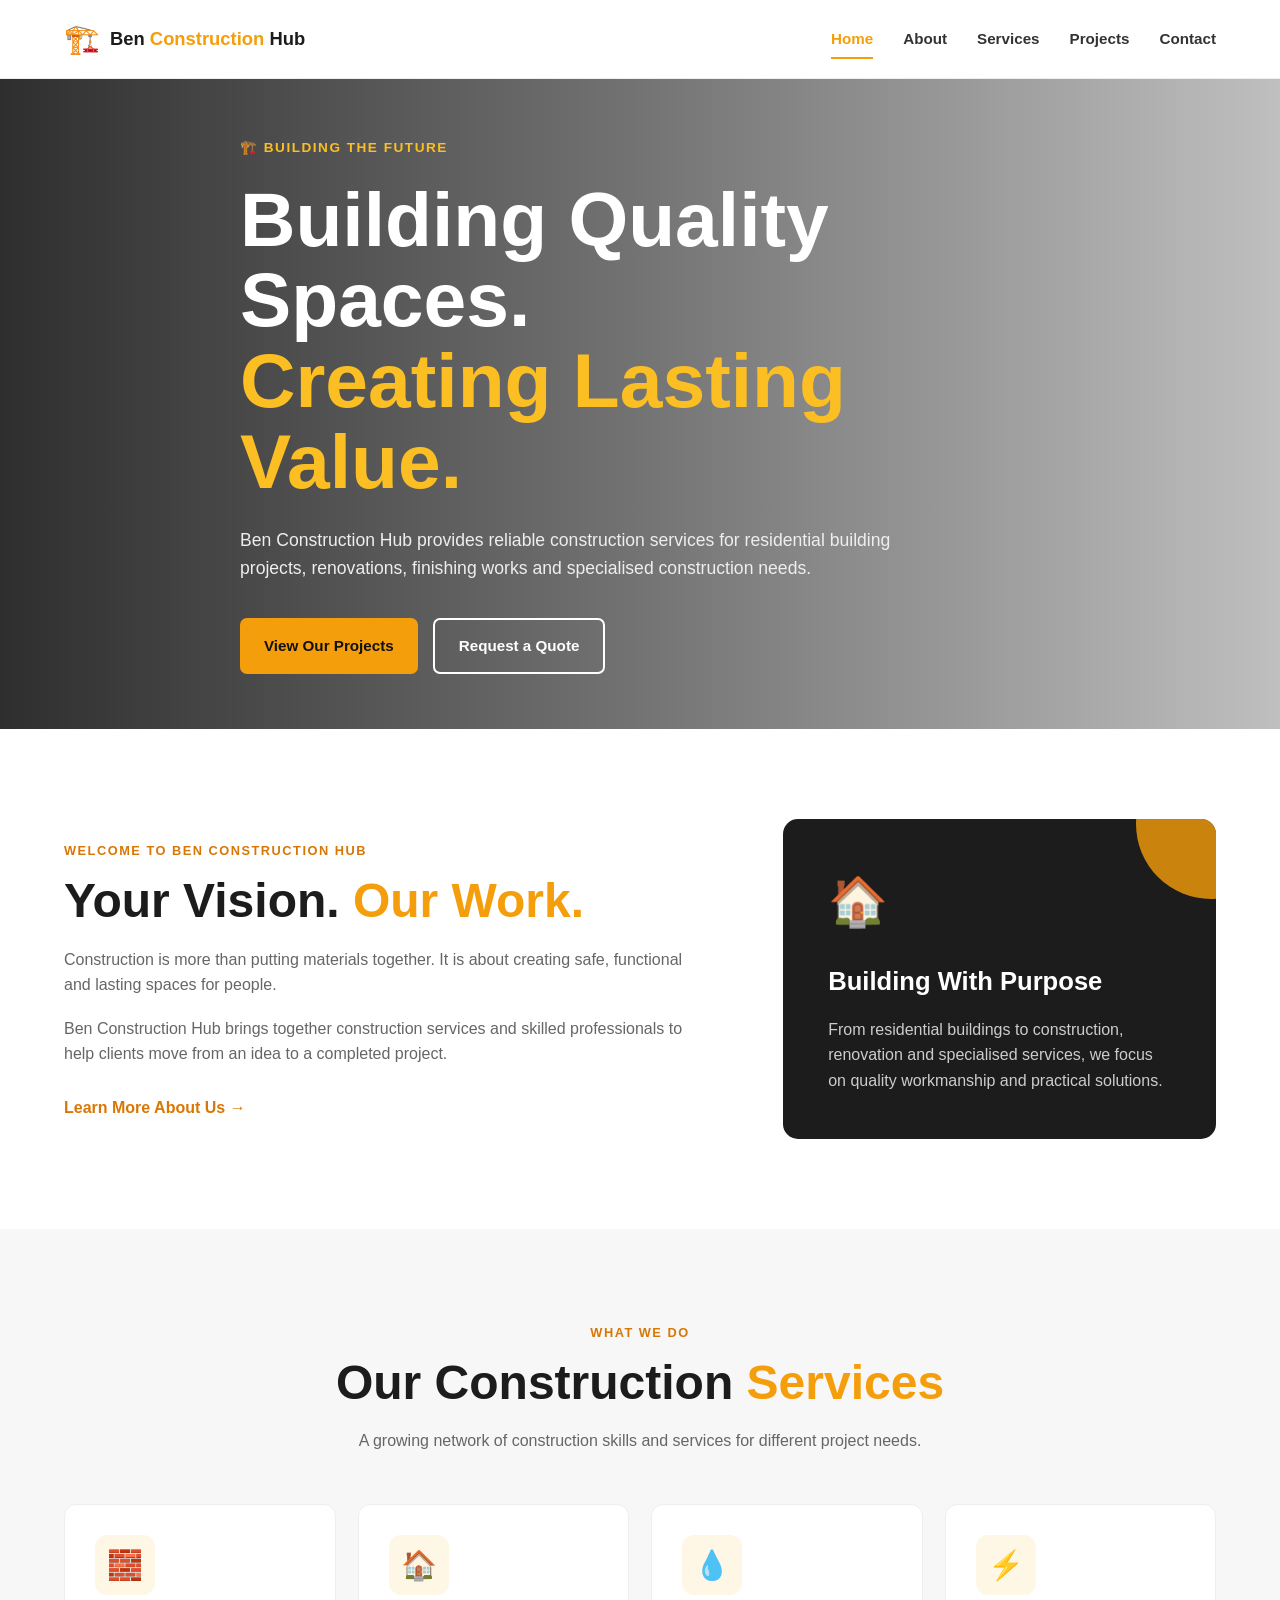
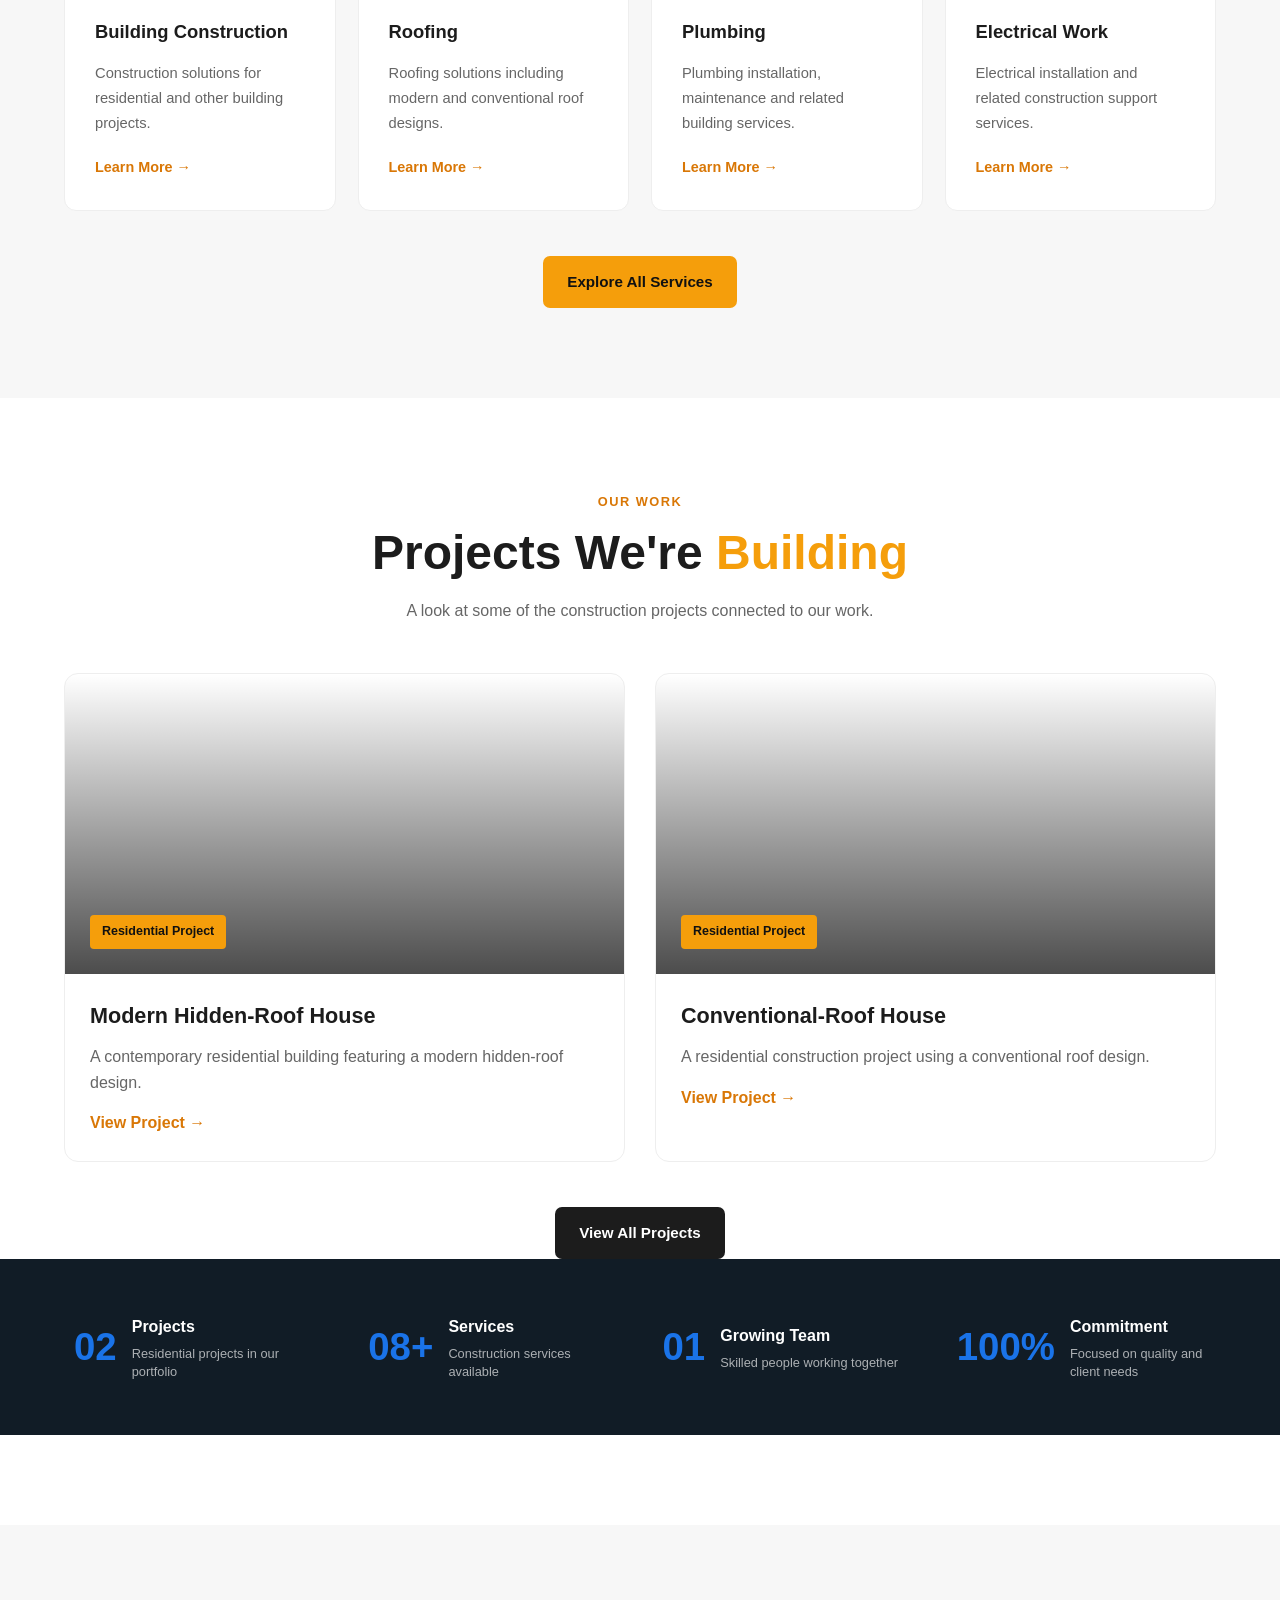
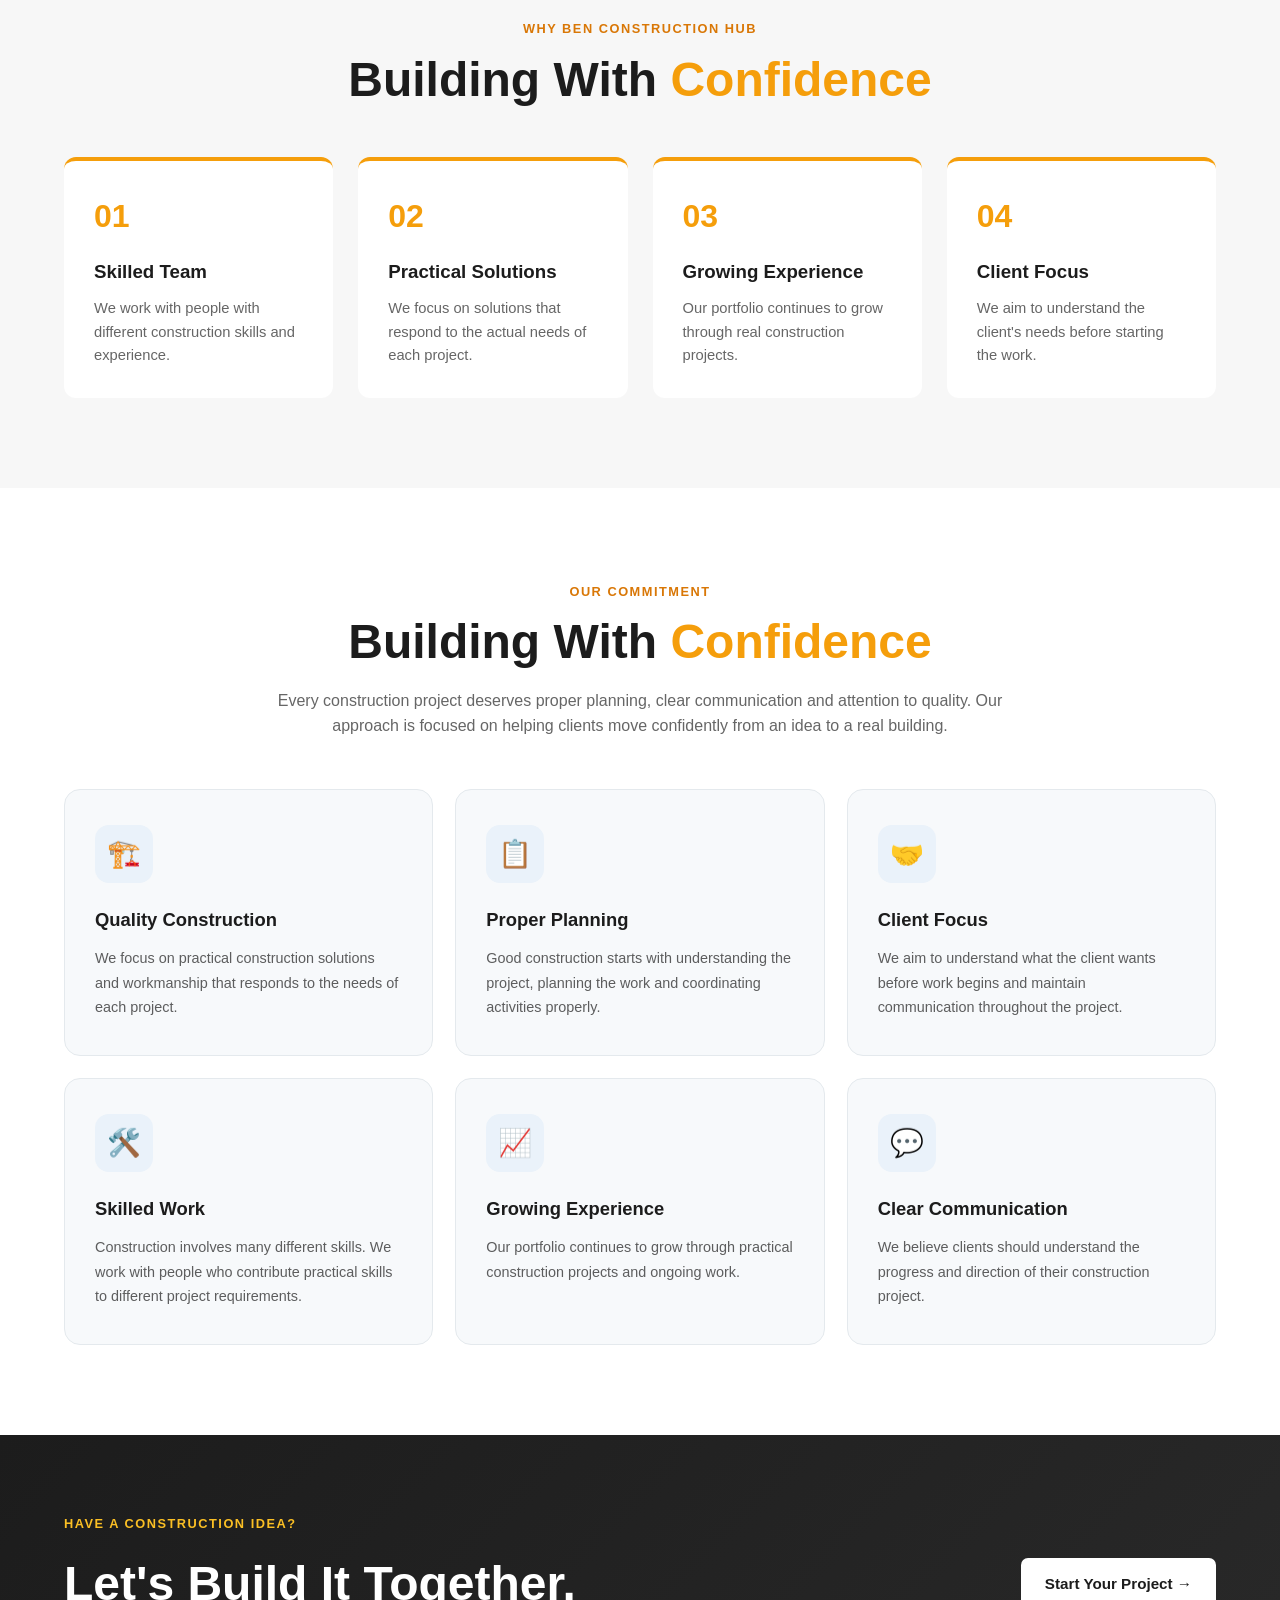
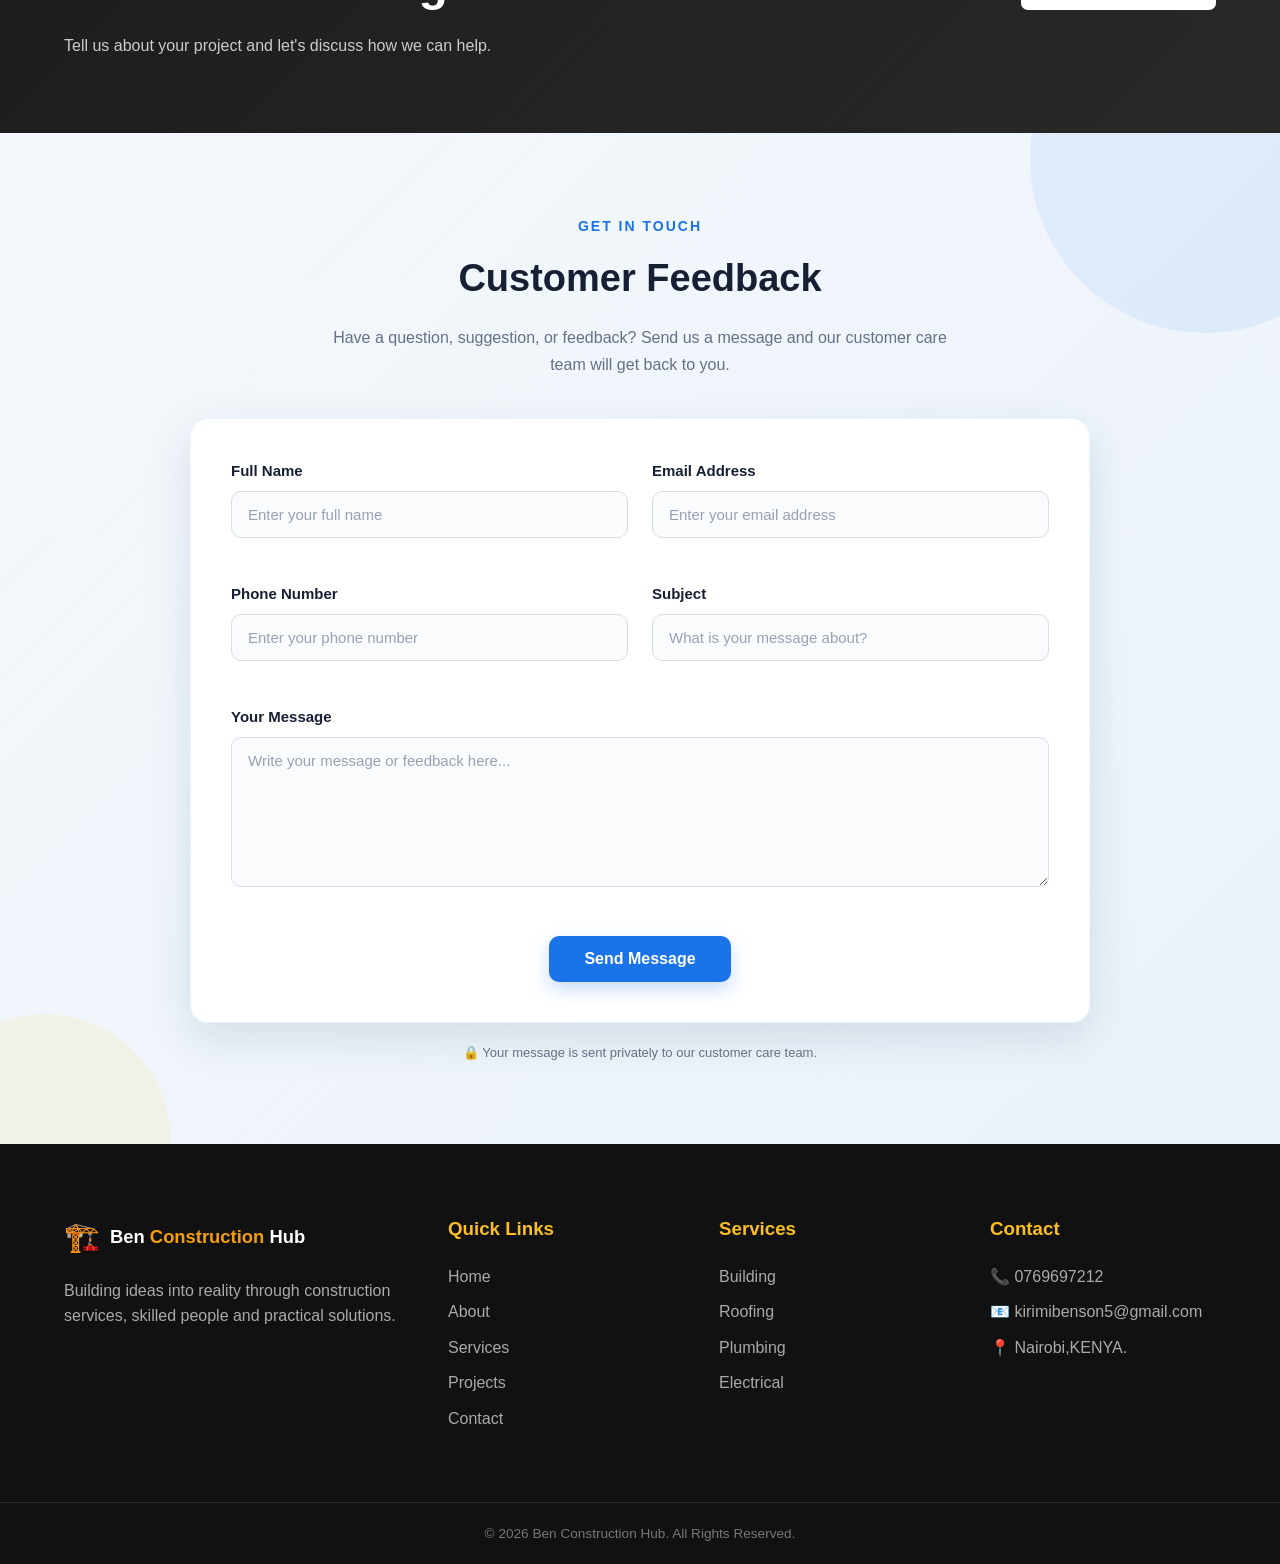
==== commit 18a9c47a: "Add files via upload" ====
--- a/index.html
+++ b/index.html
@@ -729,6 +729,106 @@
         </section>
 
     </main>
+    <!-- ================= CUSTOMER FEEDBACK SECTION ================= -->
+<section class="customer-feedback" id="feedback">
+
+    <div class="feedback-container">
+
+        <div class="feedback-header">
+            <span class="feedback-label">GET IN TOUCH</span>
+
+            <h2>Customer Feedback</h2>
+
+            <p>
+                Have a question, suggestion, or feedback?
+                Send us a message and our customer care team will get back to you.
+            </p>
+        </div>
+
+        <form
+             action="https://formspree.io/f/xrpeggyl"
+    method="POST"
+    class="feedback-form"
+        >
+
+            <!-- Name -->
+            <div class="form-group">
+                <label for="name">Full Name</label>
+                <input
+                    type="text"
+                    id="name"
+                    name="name"
+                    placeholder="Enter your full name"
+                    required
+                >
+            </div>
+
+            <!-- Email -->
+            <div class="form-group">
+                <label for="email">Email Address</label>
+                <input
+                    type="email"
+                    id="email"
+                    name="email"
+                    placeholder="Enter your email address"
+                    required
+                >
+            </div>
+
+            <!-- Phone -->
+            <div class="form-group">
+                <label for="phone">Phone Number</label>
+                <input
+                    type="tel"
+                    id="phone"
+                    name="phone"
+                    placeholder="Enter your phone number"
+                >
+            </div>
+
+            <!-- Subject -->
+            <div class="form-group">
+                <label for="subject">Subject</label>
+                <input
+                    type="text"
+                    id="subject"
+                    name="subject"
+                    placeholder="What is your message about?"
+                    required
+                >
+            </div>
+
+            <!-- Message -->
+            <div class="form-group full-width">
+                <label for="message">Your Message</label>
+                <textarea
+                    id="message"
+                    name="message"
+                    rows="6"
+                    placeholder="Write your message or feedback here..."
+                    required
+                ></textarea>
+            </div>
+
+            <!-- Submit button -->
+            <div class="feedback-submit">
+                <button type="submit">
+                    Send Message
+                </button>
+            </div>
+
+        </form>
+
+        <div class="feedback-note">
+            <p>
+                🔒 Your message is sent privately to our customer care team.
+            </p>
+        </div>
+
+    </div>
+
+</section>
+<!-- ================= END CUSTOMER FEEDBACK SECTION ================= -->
 
 
     <!-- ================= FOOTER ================= -->
--- a/style.css
+++ b/style.css
@@ -2084,4 +2084,245 @@
         padding: 28px 24px;
     }
 
+}
+/* =========================================================
+   BEN CONSTRUCTION HUB - CUSTOMER FEEDBACK
+   ========================================================= */
+
+.customer-feedback {
+    padding: 80px 20px;
+    background: linear-gradient(135deg, #f4f8fc, #eaf2f9);
+    position: relative;
+    overflow: hidden;
+}
+
+/* Decorative background shape */
+.customer-feedback::before {
+    content: "";
+    position: absolute;
+    width: 350px;
+    height: 350px;
+    border-radius: 50%;
+    background: rgba(26, 115, 232, 0.08);
+    top: -150px;
+    right: -100px;
+}
+
+.customer-feedback::after {
+    content: "";
+    position: absolute;
+    width: 250px;
+    height: 250px;
+    border-radius: 50%;
+    background: rgba(255, 193, 7, 0.08);
+    bottom: -120px;
+    left: -80px;
+}
+
+.feedback-container {
+    max-width: 900px;
+    margin: 0 auto;
+    position: relative;
+    z-index: 2;
+}
+
+/* Header */
+.feedback-header {
+    text-align: center;
+    margin-bottom: 40px;
+}
+
+.feedback-label {
+    display: inline-block;
+    color: #1a73e8;
+    font-size: 14px;
+    font-weight: 700;
+    letter-spacing: 2px;
+    margin-bottom: 10px;
+}
+
+.feedback-header h2 {
+    margin: 0 0 15px;
+    font-size: 38px;
+    font-weight: 800;
+    color: #172033;
+}
+
+.feedback-header p {
+    max-width: 650px;
+    margin: 0 auto;
+    color: #667085;
+    font-size: 16px;
+    line-height: 1.7;
+}
+
+/* Form card */
+.feedback-form {
+    background: #ffffff;
+    padding: 40px;
+    border-radius: 18px;
+    box-shadow: 0 15px 45px rgba(20, 50, 80, 0.12);
+    border: 1px solid rgba(26, 115, 232, 0.08);
+
+    display: grid;
+    grid-template-columns: 1fr 1fr;
+    gap: 24px;
+}
+
+/* Form groups */
+.form-group {
+    display: flex;
+    flex-direction: column;
+}
+
+.form-group.full-width {
+    grid-column: 1 / -1;
+}
+
+.form-group label {
+    margin-bottom: 8px;
+    color: #172033;
+    font-size: 15px;
+    font-weight: 700;
+}
+
+/* Inputs */
+.form-group input,
+.form-group textarea {
+    width: 100%;
+    box-sizing: border-box;
+    padding: 14px 16px;
+    border: 1px solid #d7dee8;
+    border-radius: 10px;
+    background: #f9fbfd;
+    color: #172033;
+    font-size: 15px;
+    font-family: inherit;
+    outline: none;
+    transition: all 0.25s ease;
+}
+
+/* Textarea */
+.form-group textarea {
+    min-height: 150px;
+    resize: vertical;
+}
+
+/* Placeholder */
+.form-group input::placeholder,
+.form-group textarea::placeholder {
+    color: #98a2b3;
+}
+
+/* Focus effect */
+.form-group input:focus,
+.form-group textarea:focus {
+    border-color: #1a73e8;
+    background: #ffffff;
+    box-shadow: 0 0 0 3px rgba(26, 115, 232, 0.12);
+}
+
+/* Submit area */
+.feedback-submit {
+    grid-column: 1 / -1;
+    text-align: center;
+    margin-top: 5px;
+}
+
+/* Send button */
+.feedback-submit button {
+    border: none;
+    border-radius: 10px;
+    padding: 14px 35px;
+    background: #1a73e8;
+    color: #ffffff;
+    font-size: 16px;
+    font-weight: 700;
+    cursor: pointer;
+    transition: all 0.3s ease;
+    box-shadow: 0 7px 18px rgba(26, 115, 232, 0.25);
+}
+
+.feedback-submit button:hover {
+    background: #1557b0;
+    transform: translateY(-2px);
+    box-shadow: 0 10px 24px rgba(26, 115, 232, 0.30);
+}
+
+.feedback-submit button:active {
+    transform: translateY(0);
+}
+
+/* Privacy note */
+.feedback-note {
+    text-align: center;
+    margin-top: 20px;
+}
+
+.feedback-note p {
+    margin: 0;
+    color: #667085;
+    font-size: 13px;
+}
+
+/* =========================================================
+   MOBILE RESPONSIVENESS
+   ========================================================= */
+
+@media (max-width: 700px) {
+
+    .customer-feedback {
+        padding: 60px 15px;
+    }
+
+    .feedback-header h2 {
+        font-size: 30px;
+    }
+
+    .feedback-header p {
+        font-size: 15px;
+    }
+
+    .feedback-form {
+        grid-template-columns: 1fr;
+        padding: 25px 20px;
+        gap: 20px;
+    }
+
+    .form-group.full-width {
+        grid-column: auto;
+    }
+
+    .feedback-submit {
+        grid-column: auto;
+    }
+
+    .feedback-submit button {
+        width: 100%;
+        padding: 15px;
+    }
+}
+
+/* =========================================================
+   SMALL PHONES
+   ========================================================= */
+
+@media (max-width: 400px) {
+
+    .customer-feedback {
+        padding: 50px 12px;
+    }
+
+    .feedback-header h2 {
+        font-size: 26px;
+    }
+
+    .feedback-form {
+        padding: 22px 15px;
+    }
+
+    .form-group input,
+    .form-group textarea {
+        padding: 13px;
+    }
 }
